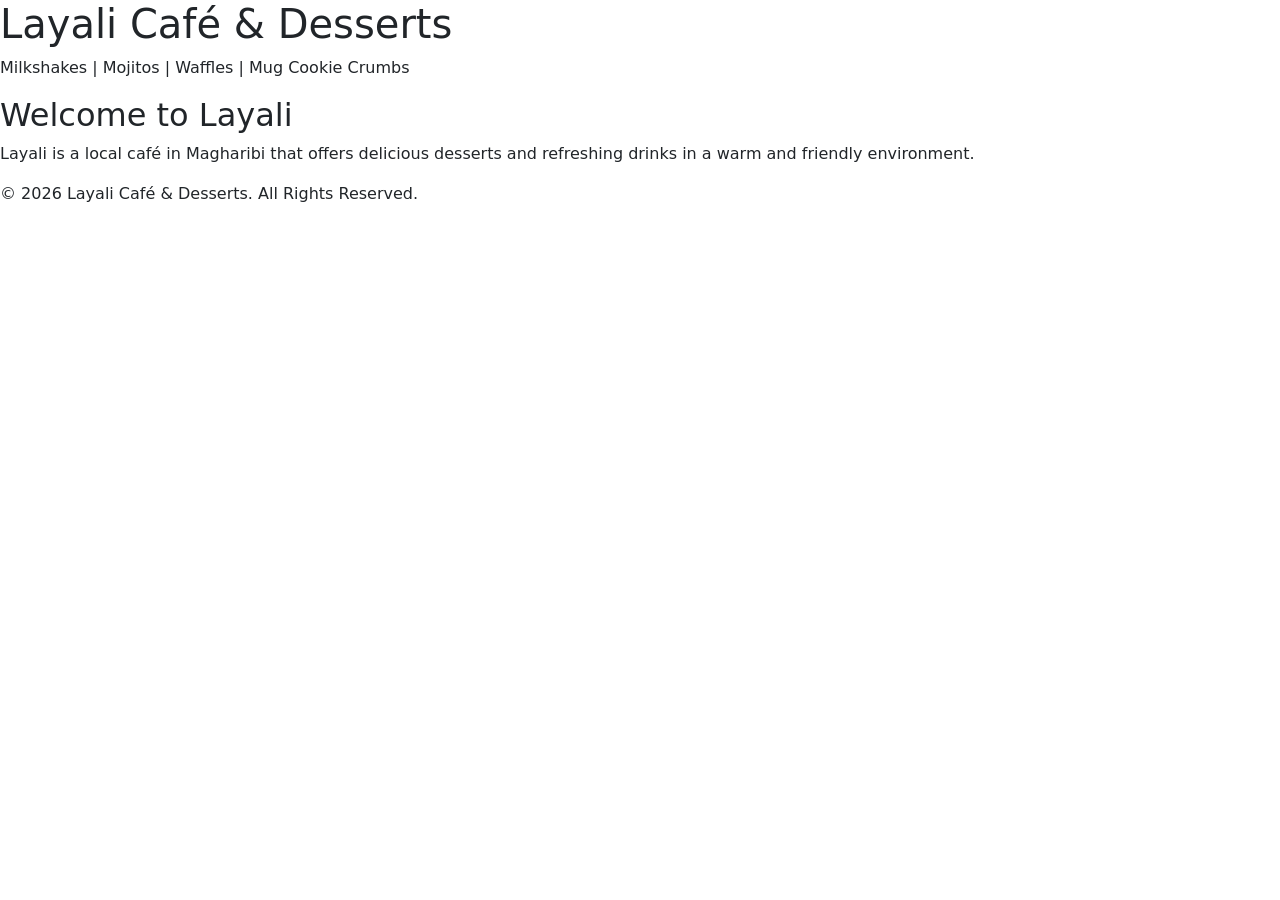
==== index.html @ dab0ae61 "index.html" ====
<!DOCTYPE html>
<html lang="en">
<head>
    <meta charset="UTF-8">
    <meta name="viewport" content="width=device-width, initial-scale=1.0">
    <title>Layali Café & Desserts</title>

    <!-- Bootstrap CSS -->
    <link href="https://cdn.jsdelivr.net/npm/bootstrap@5.3.3/dist/css/bootstrap.min.css" rel="stylesheet">
</head>
<body>

    <!-- Header -->
    <header>
        <h1>Layali Café & Desserts</h1>
        <p>Milkshakes | Mojitos | Waffles | Mug Cookie Crumbs</p>
    </header>

    <!-- Main Content -->
    <main>
        <h2>Welcome to Layali</h2>
        <p>
            Layali is a local café in Magharibi that offers delicious desserts
            and refreshing drinks in a warm and friendly environment.
        </p>
    </main>

    <!-- Footer -->
    <footer>
        <p>&copy; 2026 Layali Café & Desserts. All Rights Reserved.</p>
    </footer>

    <!-- Bootstrap JS -->
    <script src="https://cdn.jsdelivr.net/npm/bootstrap@5.3.3/dist/js/bootstrap.bundle.min.js"></script>

</body>
</html>
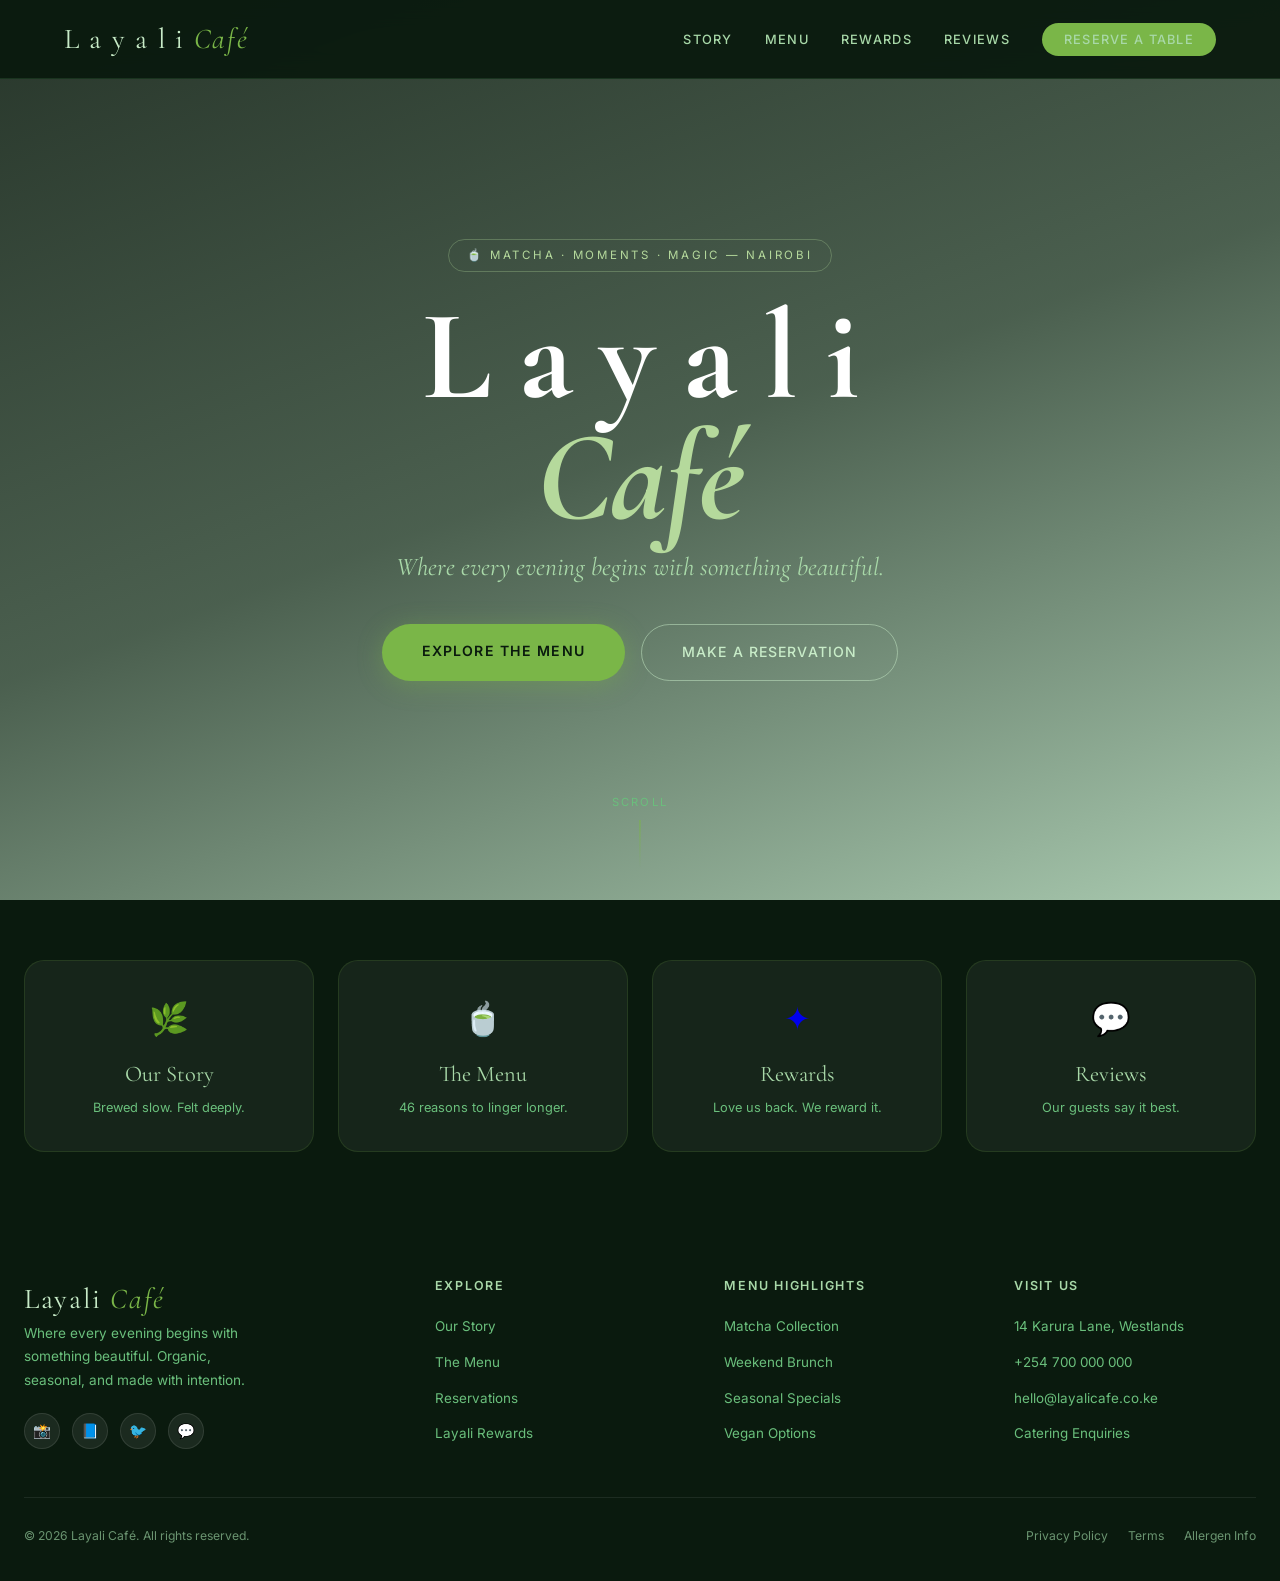
==== commit 7a7ec2b8: "index.html" ====
--- a/index.html
+++ b/index.html
@@ -1,37 +1,163 @@
 <!DOCTYPE html>
 <html lang="en">
 <head>
-    <meta charset="UTF-8">
-    <meta name="viewport" content="width=device-width, initial-scale=1.0">
-    <title>Layali Café & Desserts</title>
+  <meta charset="UTF-8"/>
+  <meta name="viewport" content="width=device-width, initial-scale=1.0"/>
+  <title>Home — Layali Café</title>
+  <link href="https://fonts.googleapis.com/css2?family=Cormorant+Garamond:ital,wght@0,400;0,600;1,400;1,600&family=Inter:wght@300;400;500;600&display=swap" rel="stylesheet"/>
+  <style>
+    *,*::before,*::after{box-sizing:border-box;margin:0;padding:0}
+    :root{
+      --m0:#0a1a0e;--m1:#1a3320;--m2:#2a5c3a;--m3:#4a8c5c;--m4:#6abf7c;
+      --m5:#a8d8a8;--m6:#c8ecc8;--m7:#e8f8e8;--m8:#f2fbf2;
+      --matcha:#7ab648;--matcha-light:#b5d99c;--matcha-pale:#e0f0d0;
+      --white:#ffffff;--cream:#f8fdf5;--text-dk:#0f1f14;--text-md:#2d4a35;--text-lt:#6a9470;--gold:#c9a84c;
+    }
+    html{scroll-behavior:smooth}
+    body{font-family:'Inter',sans-serif;background:var(--cream);color:var(--text-dk);line-height:1.6;overflow-x:hidden}
+    ::-webkit-scrollbar{width:6px}::-webkit-scrollbar-track{background:var(--m7)}::-webkit-scrollbar-thumb{background:var(--m3);border-radius:3px}
+    nav{position:fixed;top:0;left:0;right:0;z-index:200;display:flex;align-items:center;justify-content:space-between;padding:16px 64px;background:rgba(10,26,14,0.94);backdrop-filter:blur(12px);border-bottom:1px solid rgba(106,191,124,0.15)}
+    .nav-logo{font-family:'Cormorant Garamond',serif;font-size:1.8rem;color:var(--m6);letter-spacing:0.06em;text-decoration:none}
+    .nav-logo em{color:var(--matcha);font-style:italic}
+    .nav-links{display:flex;gap:32px;list-style:none;align-items:center}
+    .nav-links a{color:var(--m5);text-decoration:none;font-size:0.8rem;font-weight:500;letter-spacing:0.1em;text-transform:uppercase;transition:color .2s}
+    .nav-links a:hover,.nav-links a.active{color:var(--matcha-light)}
+    .nav-reserve-btn{padding:9px 22px;border-radius:50px;background:var(--matcha);color:var(--m0);font-size:0.78rem;font-weight:600;letter-spacing:0.08em;text-transform:uppercase;text-decoration:none;transition:background .2s,transform .15s}
+    .nav-reserve-btn:hover{background:var(--matcha-light);transform:translateY(-1px)}
+    section{padding:100px 24px}
+    .container{max-width:1240px;margin:0 auto}
+    .s-label{font-size:0.7rem;letter-spacing:0.22em;text-transform:uppercase;color:var(--matcha);margin-bottom:10px;display:block}
+    .s-title{font-family:'Cormorant Garamond',serif;font-size:clamp(2.2rem,4.5vw,3.6rem);color:var(--m1);line-height:1.1;margin-bottom:16px}
+    .s-sub{font-size:1rem;color:var(--text-md);max-width:520px;font-weight:300;line-height:1.75}
+    .form-row{display:grid;grid-template-columns:1fr 1fr;gap:16px;margin-bottom:16px}
+    .form-group{display:flex;flex-direction:column;gap:6px;margin-bottom:16px}
+    .form-group label{font-size:0.78rem;font-weight:600;color:var(--text-md);letter-spacing:0.06em;text-transform:uppercase}
+    .form-group input,.form-group select,.form-group textarea{padding:13px 16px;border-radius:12px;border:1.5px solid var(--m6);background:var(--m8);font-family:'Inter',sans-serif;font-size:0.92rem;color:var(--text-dk);transition:border-color .2s,box-shadow .2s;outline:none}
+    .form-group input:focus,.form-group select:focus,.form-group textarea:focus{border-color:var(--matcha);box-shadow:0 0 0 3px rgba(122,182,72,0.12)}
+    .form-group textarea{resize:vertical;min-height:80px}
+    .btn-submit{width:100%;padding:16px;border-radius:50px;background:var(--matcha);color:var(--m0);font-family:'Inter',sans-serif;font-size:0.9rem;font-weight:700;letter-spacing:0.08em;text-transform:uppercase;border:none;cursor:pointer;transition:all .25s;box-shadow:0 4px 20px rgba(122,182,72,0.3)}
+    .btn-submit:hover{background:var(--m2);color:var(--white);transform:translateY(-2px);box-shadow:0 8px 32px rgba(26,51,32,0.3)}
+    .modal-overlay{display:none;position:fixed;inset:0;z-index:500;background:rgba(0,0,0,.6);backdrop-filter:blur(6px);align-items:center;justify-content:center}
+    .modal-overlay.open{display:flex}
+    .modal{background:var(--white);border-radius:28px;padding:52px 48px;text-align:center;max-width:440px;width:90%;animation:popIn .4s cubic-bezier(.22,.61,.36,1) both}
+    @keyframes popIn{from{transform:scale(.85);opacity:0}to{transform:scale(1);opacity:1}}
+    .modal-icon{font-size:3rem;margin-bottom:16px}
+    .modal h3{font-family:'Cormorant Garamond',serif;font-size:2rem;color:var(--m1);margin-bottom:10px}
+    .modal p{color:var(--text-md);font-size:0.92rem;line-height:1.7;margin-bottom:28px}
+    .modal-close{padding:12px 36px;border-radius:50px;background:var(--matcha);color:var(--m0);font-weight:600;font-size:0.88rem;border:none;cursor:pointer;transition:background .2s}
+    .modal-close:hover{background:var(--m2);color:var(--white)}
+    footer{background:var(--m0);padding:64px 24px 36px}
+    .footer-inner{max-width:1240px;margin:0 auto}
+    .footer-top{display:grid;grid-template-columns:1.5fr 1fr 1fr 1fr;gap:48px;padding-bottom:48px;border-bottom:1px solid rgba(255,255,255,.08)}
+    .footer-brand p{color:var(--m4);font-size:0.85rem;line-height:1.75;max-width:240px;margin-bottom:20px}
+    .social-links{display:flex;gap:12px}
+    .social-link{width:36px;height:36px;border-radius:50%;background:rgba(255,255,255,.07);border:1px solid rgba(255,255,255,.1);display:flex;align-items:center;justify-content:center;text-decoration:none;font-size:0.9rem;transition:background .2s,border-color .2s}
+    .social-link:hover{background:rgba(122,182,72,.2);border-color:var(--matcha)}
+    .footer-col h5{color:var(--m5);font-size:0.78rem;font-weight:600;letter-spacing:0.14em;text-transform:uppercase;margin-bottom:18px}
+    .footer-col ul{list-style:none;display:flex;flex-direction:column;gap:10px}
+    .footer-col ul li a{color:var(--m4);text-decoration:none;font-size:0.84rem;transition:color .2s}
+    .footer-col ul li a:hover{color:var(--matcha-light)}
+    .footer-bottom{display:flex;justify-content:space-between;align-items:center;padding-top:28px;flex-wrap:wrap;gap:12px}
+    .footer-copy{color:var(--text-lt);font-size:0.76rem}
+    .footer-legal{display:flex;gap:20px}
+    .footer-legal a{color:var(--text-lt);font-size:0.76rem;text-decoration:none}
+    .footer-legal a:hover{color:var(--m4)}
+    @media(max-width:1024px){.footer-top{grid-template-columns:1fr 1fr}}
+    @media(max-width:768px){nav{padding:14px 20px}.nav-links{display:none}.form-row{grid-template-columns:1fr}}
+    @media(max-width:540px){section{padding:64px 16px}}
 
-    <!-- Bootstrap CSS -->
-    <link href="https://cdn.jsdelivr.net/npm/bootstrap@5.3.3/dist/css/bootstrap.min.css" rel="stylesheet">
+    .hero{min-height:100vh;position:relative;display:flex;flex-direction:column;align-items:center;justify-content:center;text-align:center;padding:120px 24px 100px;overflow:hidden}
+    .hero-bg{position:absolute;inset:0;background:url('https://images.unsplash.com/photo-1545239351-ef35f43d514b?w=1800&q=85') center/cover no-repeat}
+    .hero-overlay{position:absolute;inset:0;background:linear-gradient(160deg,rgba(10,26,14,0.88) 0%,rgba(26,51,32,0.78) 50%,rgba(74,140,92,0.45) 100%)}
+    .hero-content{position:relative;z-index:2}
+    .hero-eyebrow{display:inline-block;font-size:0.72rem;letter-spacing:0.24em;text-transform:uppercase;color:var(--matcha-light);margin-bottom:24px;border:1px solid rgba(180,217,156,0.3);padding:6px 18px;border-radius:50px}
+    .hero h1{font-family:'Cormorant Garamond',serif;font-size:clamp(4rem,10vw,8rem);color:var(--white);line-height:0.95;margin-bottom:8px;letter-spacing:-0.01em}
+    .hero h1 em{color:var(--matcha-light);font-style:italic}
+    .hero-sub{font-family:'Cormorant Garamond',serif;font-size:clamp(1.1rem,2.5vw,1.6rem);color:var(--m5);margin-bottom:36px;font-style:italic;font-weight:400}
+    .hero-btns{display:flex;gap:16px;justify-content:center;flex-wrap:wrap}
+    .btn-hero-primary{padding:16px 40px;border-radius:50px;background:var(--matcha);color:var(--m0);font-weight:600;font-size:0.88rem;letter-spacing:0.08em;text-transform:uppercase;text-decoration:none;transition:all .25s;box-shadow:0 4px 24px rgba(122,182,72,0.35)}
+    .btn-hero-primary:hover{background:var(--white);transform:translateY(-3px);box-shadow:0 8px 32px rgba(122,182,72,0.4)}
+    .btn-hero-ghost{padding:16px 40px;border-radius:50px;border:1.5px solid rgba(200,236,200,0.5);color:var(--m6);font-weight:500;font-size:0.88rem;letter-spacing:0.08em;text-transform:uppercase;text-decoration:none;transition:all .25s}
+    .btn-hero-ghost:hover{border-color:var(--matcha-light);color:var(--matcha-light);transform:translateY(-3px)}
+    .hero-scroll{position:absolute;bottom:32px;left:50%;transform:translateX(-50%);display:flex;flex-direction:column;align-items:center;gap:8px;color:var(--m4);font-size:0.7rem;letter-spacing:0.18em;text-transform:uppercase;animation:fadeInUp 2s 1s both}
+    .scroll-line{width:1px;height:48px;background:linear-gradient(to bottom,var(--matcha),transparent);animation:grow 1.8s ease-in-out infinite}
+    @keyframes grow{0%{transform:scaleY(0);transform-origin:top}50%{transform:scaleY(1);transform-origin:top}51%{transform:scaleY(1);transform-origin:bottom}100%{transform:scaleY(0);transform-origin:bottom}}
+    @keyframes fadeInUp{from{opacity:0;transform:translate(-50%,20px)}to{opacity:1;transform:translate(-50%,0)}}
+    .quick-links{background:var(--m0);padding:60px 24px}
+    .ql-grid{display:grid;grid-template-columns:repeat(4,1fr);gap:24px;max-width:1240px;margin:0 auto}
+    .ql-card{background:rgba(255,255,255,.05);border:1px solid rgba(122,182,72,.15);border-radius:20px;padding:32px 24px;text-align:center;text-decoration:none;transition:all .25s}
+    .ql-card:hover{background:rgba(122,182,72,.08);border-color:rgba(122,182,72,.3);transform:translateY(-4px)}
+    .ql-icon{font-size:2rem;margin-bottom:12px;display:block}
+    .ql-title{font-family:'Cormorant Garamond',serif;font-size:1.4rem;color:var(--m5);margin-bottom:6px}
+    .ql-desc{font-size:0.8rem;color:var(--m4)}
+    @media(max-width:768px){.ql-grid{grid-template-columns:1fr 1fr}}
+    @media(max-width:480px){.ql-grid{grid-template-columns:1fr}}
+</style>
 </head>
 <body>
+<nav>
+  <a class="nav-logo" href="index.html">L a y a l i <em>Café</em></a>
+  <ul class="nav-links">
+    <li><a href="about.html" >Story</a></li>
+    <li><a href="menu.html" >Menu</a></li>
+    <li><a href="rewards.html" >Rewards</a></li>
+    <li><a href="testimonials.html" >Reviews</a></li>
+    <li><a href="reservation.html" class="nav-reserve-btn">Reserve a Table</a></li>
+  </ul>
+</nav>
 
-    <!-- Header -->
-    <header>
-        <h1>Layali Café & Desserts</h1>
-        <p>Milkshakes | Mojitos | Waffles | Mug Cookie Crumbs</p>
-    </header>
+<section class="hero" id="home">
+  <div class="hero-bg"></div>
+  <div class="hero-overlay"></div>
+  <div class="hero-content">
+    <span class="hero-eyebrow">🍵 Matcha · Moments · Magic — Nairobi</span>
+    <h1>L a y a l i<br><em>Café</em></h1>
+    <p class="hero-sub">Where every evening begins with something beautiful.</p>
+    <div class="hero-btns">
+      <a href="menu.html" class="btn-hero-primary">Explore the Menu</a>
+      <a href="reservation.html" class="btn-hero-ghost">Make a Reservation</a>
+    </div>
+  </div>
+  <div class="hero-scroll">Scroll<div class="scroll-line"></div></div>
+</section>
+<div class="quick-links">
+  <div class="ql-grid">
+    <a class="ql-card" href="about.html"><span class="ql-icon">🌿</span><div class="ql-title">Our Story</div><div class="ql-desc">Brewed slow. Felt deeply.</div></a>
+    <a class="ql-card" href="menu.html"><span class="ql-icon">🍵</span><div class="ql-title">The Menu</div><div class="ql-desc">46 reasons to linger longer.</div></a>
+    <a class="ql-card" href="rewards.html"><span class="ql-icon">✦</span><div class="ql-title">Rewards</div><div class="ql-desc">Love us back. We reward it.</div></a>
+    <a class="ql-card" href="testimonials.html"><span class="ql-icon">💬</span><div class="ql-title">Reviews</div><div class="ql-desc">Our guests say it best.</div></a>
+  </div>
+</div>
 
-    <!-- Main Content -->
-    <main>
-        <h2>Welcome to Layali</h2>
-        <p>
-            Layali is a local café in Magharibi that offers delicious desserts
-            and refreshing drinks in a warm and friendly environment.
-        </p>
-    </main>
-
-    <!-- Footer -->
-    <footer>
-        <p>&copy; 2026 Layali Café & Desserts. All Rights Reserved.</p>
-    </footer>
-
-    <!-- Bootstrap JS -->
-    <script src="https://cdn.jsdelivr.net/npm/bootstrap@5.3.3/dist/js/bootstrap.bundle.min.js"></script>
-
+<footer>
+  <div class="footer-inner">
+    <div class="footer-top">
+      <div class="footer-brand">
+        <a class="nav-logo" href="index.html">Layali <em>Café</em></a>
+        <p>Where every evening begins with something beautiful. Organic, seasonal, and made with intention.</p>
+        <div class="social-links">
+          <a class="social-link" href="#">📸</a><a class="social-link" href="#">📘</a>
+          <a class="social-link" href="#">🐦</a><a class="social-link" href="#">💬</a>
+        </div>
+      </div>
+      <div class="footer-col"><h5>Explore</h5><ul>
+        <li><a href="about.html">Our Story</a></li><li><a href="menu.html">The Menu</a></li>
+        <li><a href="reservation.html">Reservations</a></li><li><a href="rewards.html">Layali Rewards</a></li>
+      </ul></div>
+      <div class="footer-col"><h5>Menu Highlights</h5><ul>
+        <li><a href="menu.html">Matcha Collection</a></li><li><a href="menu.html">Weekend Brunch</a></li>
+        <li><a href="menu.html">Seasonal Specials</a></li><li><a href="menu.html">Vegan Options</a></li>
+      </ul></div>
+      <div class="footer-col"><h5>Visit Us</h5><ul>
+        <li><a href="#">14 Karura Lane, Westlands</a></li><li><a href="#">+254 700 000 000</a></li>
+        <li><a href="#">hello@layalicafe.co.ke</a></li><li><a href="#">Catering Enquiries</a></li>
+      </ul></div>
+    </div>
+    <div class="footer-bottom">
+      <p class="footer-copy">© 2026 Layali Café. All rights reserved.</p>
+      <div class="footer-legal"><a href="#">Privacy Policy</a><a href="#">Terms</a><a href="#">Allergen Info</a></div>
+    </div>
+  </div>
+</footer>
 </body>
 </html>
